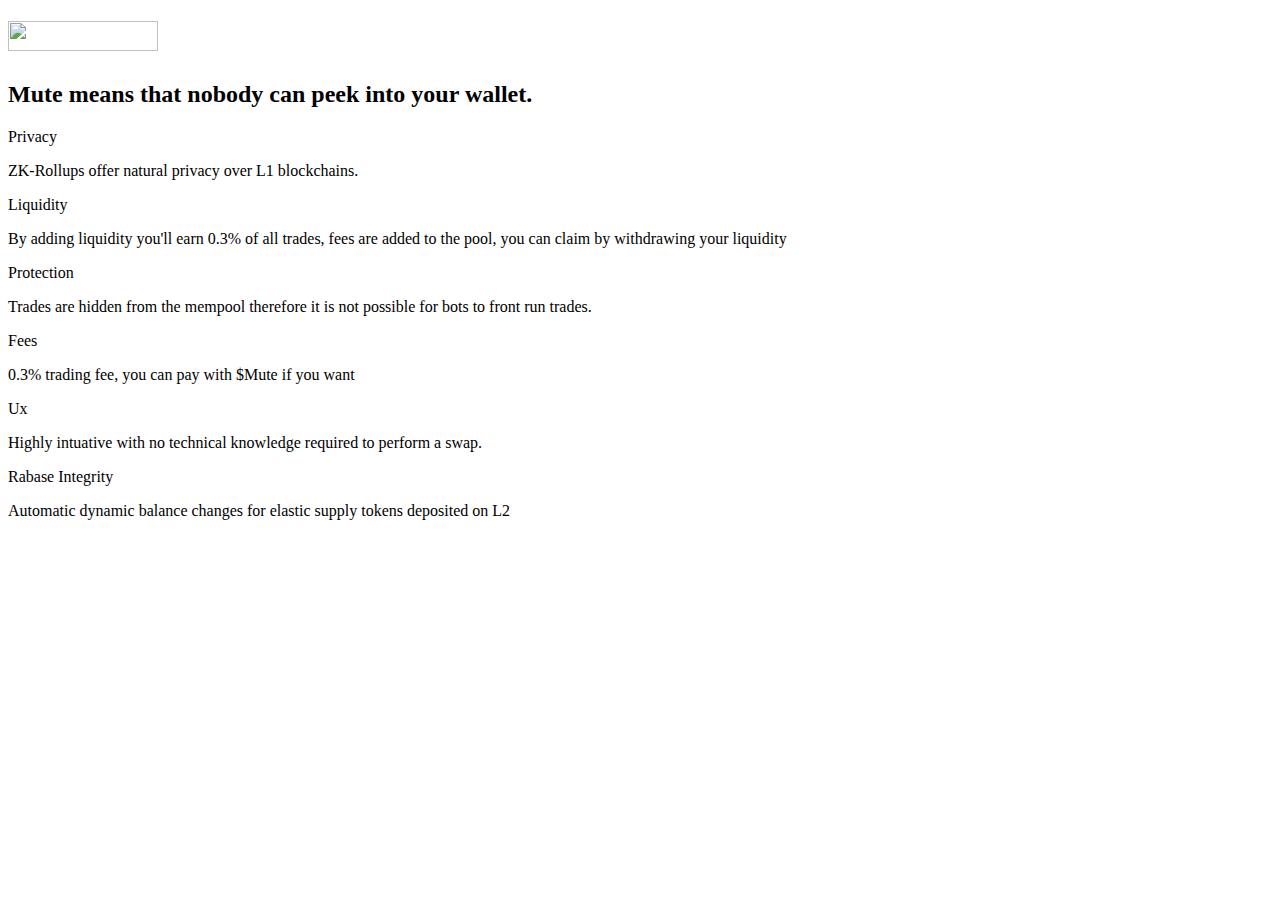
==== switchmute.html @ d4638658 "added switchmute.html" ====
<!DOCTYPE html>
<html lang="en">
<head>
    <meta charset="UTF-8">
    <meta http-equiv="X-UA-Compatible" content="IE=edge">
    <meta name="viewport" content="width=device-width, initial-scale=1.0">
    <title>Mute</title>
</head>

<body>
    <div class="wrapper">
        <h1><img src="trblue.png" width="150px" height="30px"> </h1>
        <h2>Mute means that nobody can peek into your wallet.</h2>
        <div class="cols">
            <div class="col" ontouchstart="this.classList.toggle('hover');">
              <div class="container">
                <div class="front" style="background-image: url('card.png')">
                  <div class="inner">
                    <p class="title">Privacy</p>
                    <span></span>
                  </div>
                </div>
                <div class="back">
                  <div class="inner">
                    <p>ZK-Rollups offer natural privacy over L1 blockchains.</p>
                  </div>
                </div>
              </div>
            </div>
            <div class="col" ontouchstart="this.classList.toggle('hover');">
              <div class="container">
                <div class="front" style="background-image: url('card.png')">
                  <div class="inner">
                    <p class="title">Liquidity</p>
                    <span></span>
                  </div>
                </div>
                <div class="back">
                  <div class="inner">
                    <p>By adding liquidity you'll earn 0.3% of all trades, fees are added to the pool, you can claim by withdrawing your liquidity</p>
                  </div>
                </div>
              </div>
            </div>
            <div class="col" ontouchstart="this.classList.toggle('hover');">
              <div class="container">
                <div class="front" style="background-image: url('card.png')">
                  <div class="inner">
                    <p class="title" >Protection</p>
                    <span></span>
                  </div>
                </div>
                <div class="back">
                  <div class="inner">
                    <p>Trades are hidden from the mempool therefore it is not possible for bots to front run trades.</p>
                  </div>
                </div>
              </div>
            </div>
            <div class="col" ontouchstart="this.classList.toggle('hover');">
              <div class="container">
                <div class="front" style="background-image: url('card.png')">
                  <div class="inner">
                    <p class="title">Fees</p>
                    <span></span>
                  </div>
                </div>
                <div class="back">
                  <div class="inner">
                    <p>0.3% trading fee, you can pay with $Mute if you want </p>
                  </div>
                </div>
              </div>
            </div>
            <div class="col" ontouchstart="this.classList.toggle('hover');">
              <div class="container">
                <div class="front" style="background-image: url('card.png')">
                  <div class="inner">
                    <p class="title" >Ux</p>
                    <span></span>
                  </div>
                </div>
                <div class="back">
                  <div class="inner">
                    <p>Highly intuative with no technical knowledge required to perform a swap.</p>
                  </div>
                </div>
              </div>
            </div>
            <div class="col" ontouchstart="this.classList.toggle('hover');">
              <div class="container">
                <div class="front" style="background-image: url('card.png')">
                  <div class="inner">
                    <p class="title" >Rabase Integrity</p>
                    <span></span>
                  </div>
                </div>
                <div class="back">
                  <div class="inner">
                    <p>Automatic dynamic balance changes for elastic supply tokens deposited on L2</p>
                  </div>
                </div>
              </div>
            </div>
            
            
          </div>
       </div>
    
</body>
</html>
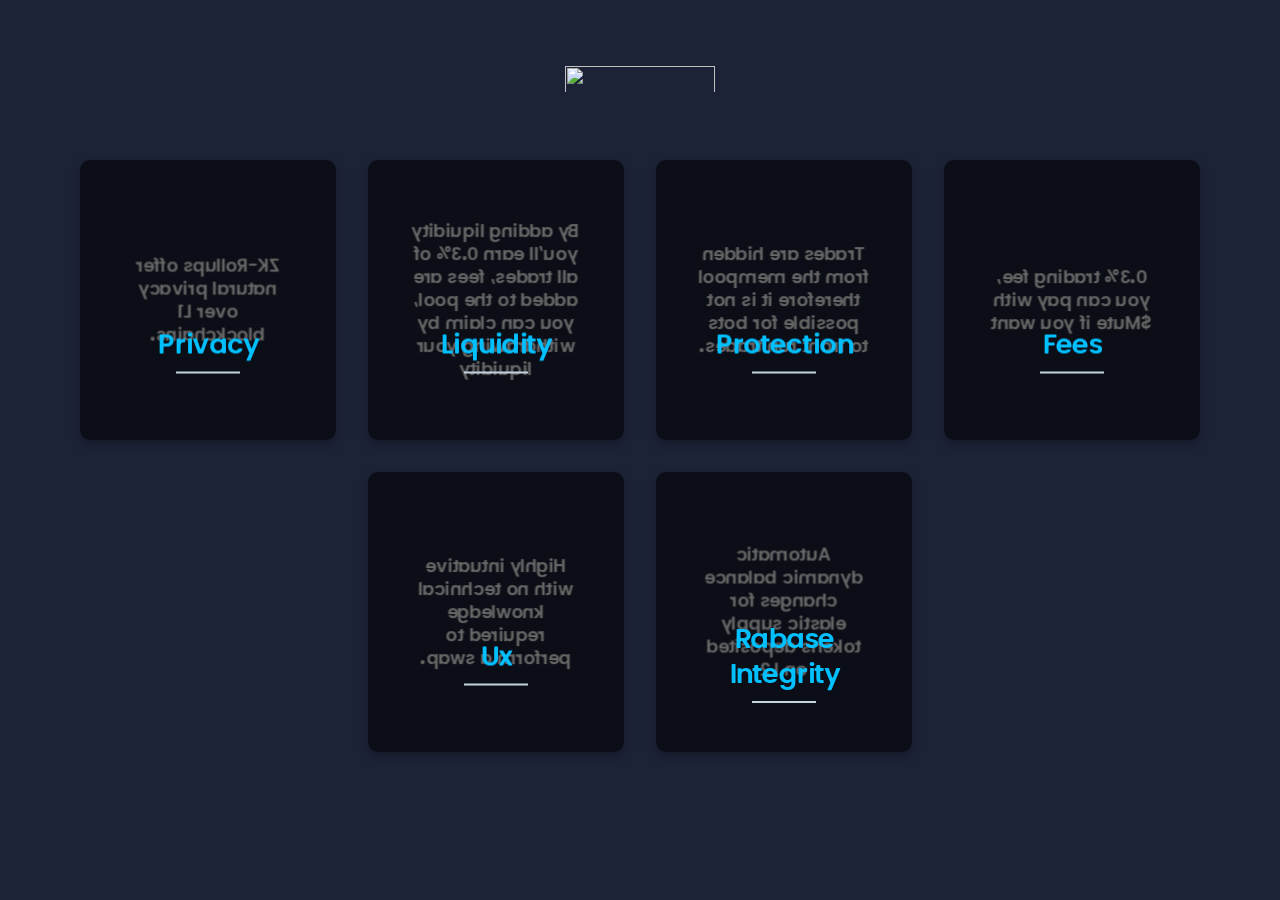
==== commit 43521d9a: "added style1.css and font" ====
--- a/switchmute.html
+++ b/switchmute.html
@@ -4,6 +4,8 @@
     <meta charset="UTF-8">
     <meta http-equiv="X-UA-Compatible" content="IE=edge">
     <meta name="viewport" content="width=device-width, initial-scale=1.0">
+    <link rel="stylesheet" href="style1.css">
+    <link rel="stylesheet" href="font/stylesheet.css">
     <title>Mute</title>
 </head>
 
--- a/style1.css
+++ b/style1.css
@@ -0,0 +1,238 @@
+@font-face {
+  font-family: 'mute_logo_font_ttfregular';
+  src: url('mutefont-webfont.woff2') format('woff2'),
+       url('mutefont-webfont.woff') format('woff');
+  font-weight: normal;
+  font-style: normal;
+
+}
+body{
+    background: #1d2337; 
+    background-image: url('arrow.png');
+    background-repeat: no-repeat;
+    background-position:center;
+    background-size: 60%;
+    
+}
+h1{
+  padding-top: 30px;
+}
+  
+h2{
+  margin-left: 400px;
+  padding-top: -20px;
+  margin-top: -20px;
+  color:#1d2337
+}
+
+*{
+    margin: 0;
+    padding: 0;
+    -webkit-box-sizing: border-box;
+            box-sizing: border-box;
+    
+          
+    font-family: 'mute_logo_font_ttfregular';
+    src: url('mutefont-webfont.woff2') format('woff2'),
+         url('mutefont-webfont.woff') format('woff');
+    font-weight: normal;
+    font-style: normal;
+          
+          
+    
+  }
+  
+  h1{
+    font-size: 2.5rem;
+    font-family:'mute_logo_font_ttfregular';
+    font-weight: normal;
+    color:#00c0ff;
+    text-align: center;
+    margin: 2rem 0;
+  }
+  
+  .wrapper{
+    width: 90%;
+    margin: 0 auto;
+    max-width: 80rem;
+  }
+  
+  .cols{
+    display: -webkit-box;
+    display: -ms-flexbox;
+    display: flex;
+    -ms-flex-wrap: wrap;
+        flex-wrap: wrap;
+    -webkit-box-pack: center;
+        -ms-flex-pack: center;
+            justify-content: center;
+  }
+  
+  .col{
+    width: calc(25% - 2rem);
+    margin: 1rem;
+    cursor: pointer;
+  }
+  
+  .container{
+    -webkit-transform-style: preserve-3d;
+            transform-style: preserve-3d;
+    -webkit-perspective: 1000px;
+            perspective: 1000px;
+  }
+  
+  .front,
+  .back{
+    
+    background-size: 150%;
+    background-repeat: no-repeat;
+    background-position: top;
+    box-shadow: 0 4px 8px 0 rgba(0,0,0,0.25);
+    border-radius: 10px;
+    background-position: center;
+    -webkit-transition: -webkit-transform .7s cubic-bezier(0.4, 0.2, 0.2, 1);
+    transition: -webkit-transform .7s cubic-bezier(0.4, 0.2, 0.2, 1);
+    -o-transition: transform .7s cubic-bezier(0.4, 0.2, 0.2, 1);
+    transition: transform .7s cubic-bezier(0.4, 0.2, 0.2, 1);
+    transition: transform .7s cubic-bezier(0.4, 0.2, 0.2, 1), -webkit-transform .7s cubic-bezier(0.4, 0.2, 0.2, 1);
+    -webkit-backface-visibility: hidden;
+            backface-visibility: hidden;
+    text-align: center;
+    min-height: 280px;
+    height: auto;
+    border-radius: 10px;
+    color: white;
+    font-size: 1.5rem;
+  }
+  
+  .back{
+    background: #cedce7;
+    background: -webkit-linear-gradient(45deg,  #056b8d 0%,#1d2337 100%);
+    background: -o-linear-gradient(45deg,  #056b8d 0%, #1d2337 100%);
+    background: linear-gradient(45deg,  #056b8d 0%, #1d2337 100%);
+  }
+  
+  .front:after{
+    position: absolute;
+      top: 0;
+      left: 0;
+      z-index: 1;
+      width: 100%;
+      height: 100%;
+      content: '';
+      display: block;
+      opacity: .6;
+      background-color: #000;
+      -webkit-backface-visibility: hidden;
+              backface-visibility: hidden;
+      border-radius: 10px;
+  }
+  .container:hover .front,
+  .container:hover .back{
+      -webkit-transition: -webkit-transform .7s cubic-bezier(0.4, 0.2, 0.2, 1);
+      transition: -webkit-transform .7s cubic-bezier(0.4, 0.2, 0.2, 1);
+      -o-transition: transform .7s cubic-bezier(0.4, 0.2, 0.2, 1);
+      transition: transform .7s cubic-bezier(0.4, 0.2, 0.2, 1);
+      transition: transform .7s cubic-bezier(0.4, 0.2, 0.2, 1), -webkit-transform .7s cubic-bezier(0.4, 0.2, 0.2, 1);
+  }
+  
+  .back{
+      position: absolute;
+      top: 0;
+      left: 0;
+      width: 100%;
+  }
+  
+  .inner{
+      -webkit-transform: translateY(-50%) translateZ(60px) scale(0.94);
+              transform: translateY(-50%) translateZ(60px) scale(0.94);
+      top: 50%;
+      position: absolute;
+      left: 0;
+      width: 100%;
+      padding: 2rem;
+      -webkit-box-sizing: border-box;
+              box-sizing: border-box;
+      outline: 1px solid transparent;
+      -webkit-perspective: inherit;
+              perspective: inherit;
+      z-index: 2;
+  }
+  
+  .container .back{
+      -webkit-transform: rotateY(180deg);
+              transform: rotateY(180deg);
+      -webkit-transform-style: preserve-3d;
+              transform-style: preserve-3d;
+  }
+  
+  .container .front{
+      -webkit-transform: rotateY(0deg);
+              transform: rotateY(0deg);
+      -webkit-transform-style: preserve-3d;
+              transform-style: preserve-3d;
+  }
+  
+  .container:hover .back{
+    -webkit-transform: rotateY(0deg);
+            transform: rotateY(0deg);
+    -webkit-transform-style: preserve-3d;
+            transform-style: preserve-3d;
+  }
+  
+  .container:hover .front{
+    -webkit-transform: rotateY(-180deg);
+            transform: rotateY(-180deg);
+    -webkit-transform-style: preserve-3d;
+            transform-style: preserve-3d;
+  }
+  
+  .front .inner p{
+    font-size: 2rem;
+    margin-bottom: 2rem;
+    position: relative;
+  }
+  
+  .front .inner p:after{
+    content: '';
+    width: 4rem;
+    height: 2px;
+    position: absolute;
+    background: #C6D4DF;
+    display: block;
+    left: 0;
+    right: 0;
+    margin: 0 auto;
+    bottom: -.75rem;
+  }
+  
+  .front .inner span{
+    color: rgba(255,255,255,0.7);
+    font-family: 'mute_logo_font_ttfregular';
+    font-weight: 300;
+  }
+  
+  @media screen and (max-width: 64rem){
+    .col{
+      width: calc(33.333333% - 2rem);
+    }
+  }
+  
+  @media screen and (max-width: 48rem){
+    .col{
+      width: calc(50% - 2rem);
+    }
+  }
+  
+  @media screen and (max-width: 32rem){
+    .col{
+      width: 100%;
+      margin: 0 0 2rem 0;
+    }
+  }
+  p.title{
+    margin-top: 120px;
+    color:#00c0ff;
+  }
+  
+  --- a/font/stylesheet.css
+++ b/font/stylesheet.css
@@ -0,0 +1,72 @@
+/*! Generated by Font Squirrel (https://www.fontsquirrel.com) on July 14, 2021 */
+
+
+
+@font-face {
+    font-family: 'mute_logo_font_ttfregular';
+    src: url('mutefont-webfont.woff2') format('woff2'),
+         url('mutefont-webfont.woff') format('woff');
+    font-weight: normal;
+    font-style: normal;
+
+}
+
+
+
+
+@font-face {
+    font-family: 'poppinsblack';
+    src: url('poppins-black-webfont.woff2') format('woff2'),
+         url('poppins-black-webfont.woff') format('woff');
+    font-weight: normal;
+    font-style: normal;
+
+}
+
+
+
+
+@font-face {
+    font-family: 'poppinsextrabold';
+    src: url('poppins-extrabold-webfont.woff2') format('woff2'),
+         url('poppins-extrabold-webfont.woff') format('woff');
+    font-weight: normal;
+    font-style: normal;
+
+}
+
+
+
+
+@font-face {
+    font-family: 'poppinsregular';
+    src: url('poppins-regular_1-webfont.woff2') format('woff2'),
+         url('poppins-regular_1-webfont.woff') format('woff');
+    font-weight: normal;
+    font-style: normal;
+
+}
+
+
+
+
+@font-face {
+    font-family: 'poppinssemibold';
+    src: url('poppins-semibold-webfont.woff2') format('woff2'),
+         url('poppins-semibold-webfont.woff') format('woff');
+    font-weight: normal;
+    font-style: normal;
+
+}
+
+
+
+
+@font-face {
+    font-family: 'poppinsmedium';
+    src: url('poppins-medium-webfont.woff2') format('woff2'),
+         url('poppins-medium-webfont.woff') format('woff');
+    font-weight: normal;
+    font-style: normal;
+
+}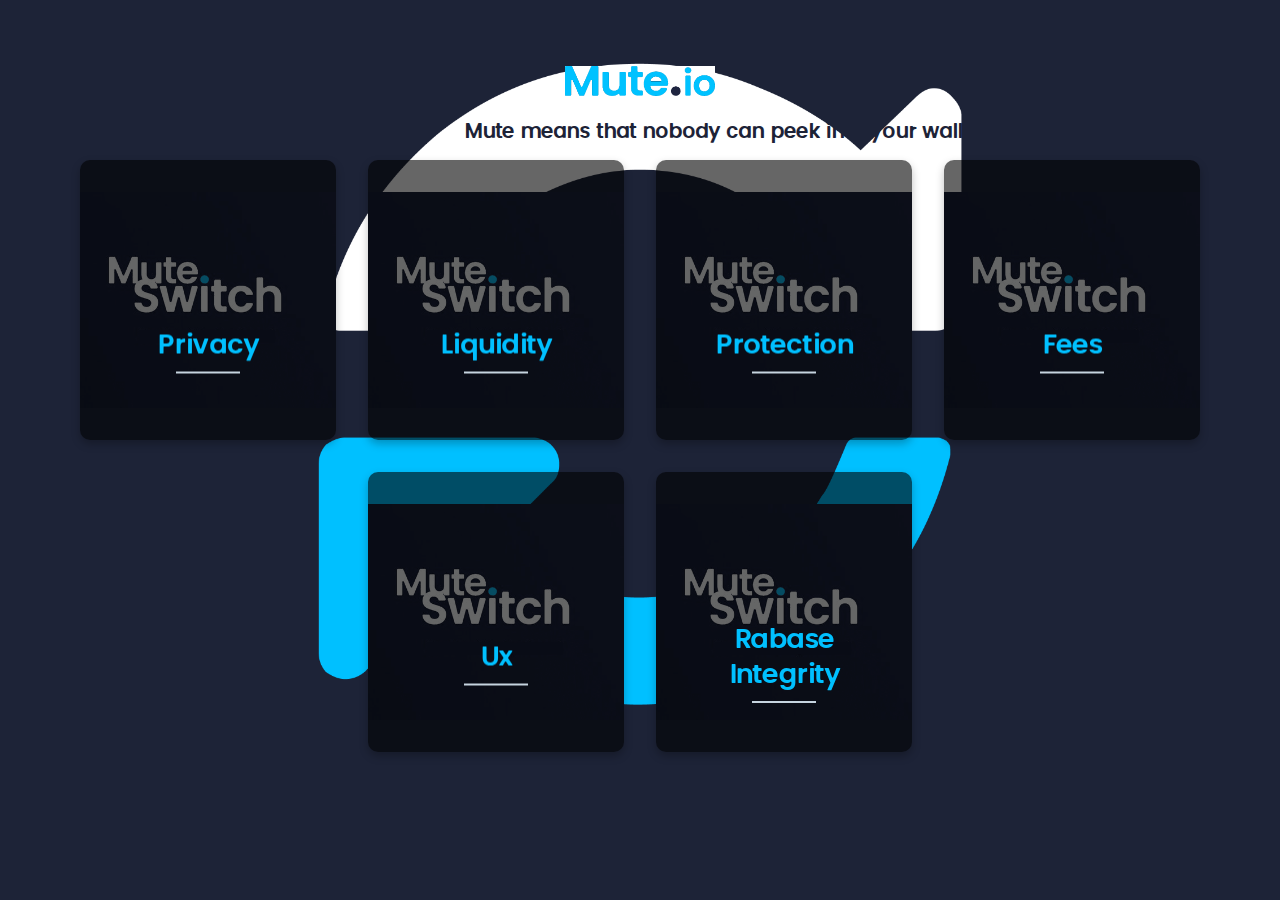
==== commit 0403409d: "added images swithmute.html" ====
--- a/switchmute.html
+++ b/switchmute.html
@@ -11,12 +11,12 @@
 
 <body>
     <div class="wrapper">
-        <h1><img src="trblue.png" width="150px" height="30px"> </h1>
+        <h1><img src="images/trblue.png" width="150px" height="30px"> </h1>
         <h2>Mute means that nobody can peek into your wallet.</h2>
         <div class="cols">
             <div class="col" ontouchstart="this.classList.toggle('hover');">
               <div class="container">
-                <div class="front" style="background-image: url('card.png')">
+                <div class="front" style="background-image: url('images/card.png')">
                   <div class="inner">
                     <p class="title">Privacy</p>
                     <span></span>
@@ -31,7 +31,7 @@
             </div>
             <div class="col" ontouchstart="this.classList.toggle('hover');">
               <div class="container">
-                <div class="front" style="background-image: url('card.png')">
+                <div class="front" style="background-image: url('images/card.png')">
                   <div class="inner">
                     <p class="title">Liquidity</p>
                     <span></span>
@@ -46,7 +46,7 @@
             </div>
             <div class="col" ontouchstart="this.classList.toggle('hover');">
               <div class="container">
-                <div class="front" style="background-image: url('card.png')">
+                <div class="front" style="background-image: url('images/card.png')">
                   <div class="inner">
                     <p class="title" >Protection</p>
                     <span></span>
@@ -61,7 +61,7 @@
             </div>
             <div class="col" ontouchstart="this.classList.toggle('hover');">
               <div class="container">
-                <div class="front" style="background-image: url('card.png')">
+                <div class="front" style="background-image: url('images/card.png')">
                   <div class="inner">
                     <p class="title">Fees</p>
                     <span></span>
@@ -76,7 +76,7 @@
             </div>
             <div class="col" ontouchstart="this.classList.toggle('hover');">
               <div class="container">
-                <div class="front" style="background-image: url('card.png')">
+                <div class="front" style="background-image: url('images/card.png')">
                   <div class="inner">
                     <p class="title" >Ux</p>
                     <span></span>
@@ -91,7 +91,7 @@
             </div>
             <div class="col" ontouchstart="this.classList.toggle('hover');">
               <div class="container">
-                <div class="front" style="background-image: url('card.png')">
+                <div class="front" style="background-image: url('images/card.png')">
                   <div class="inner">
                     <p class="title" >Rabase Integrity</p>
                     <span></span>
--- a/style1.css
+++ b/style1.css
@@ -8,7 +8,7 @@
 }
 body{
     background: #1d2337; 
-    background-image: url('arrow.png');
+    background-image: url('images/arrow.png');
     background-repeat: no-repeat;
     background-position:center;
     background-size: 60%;
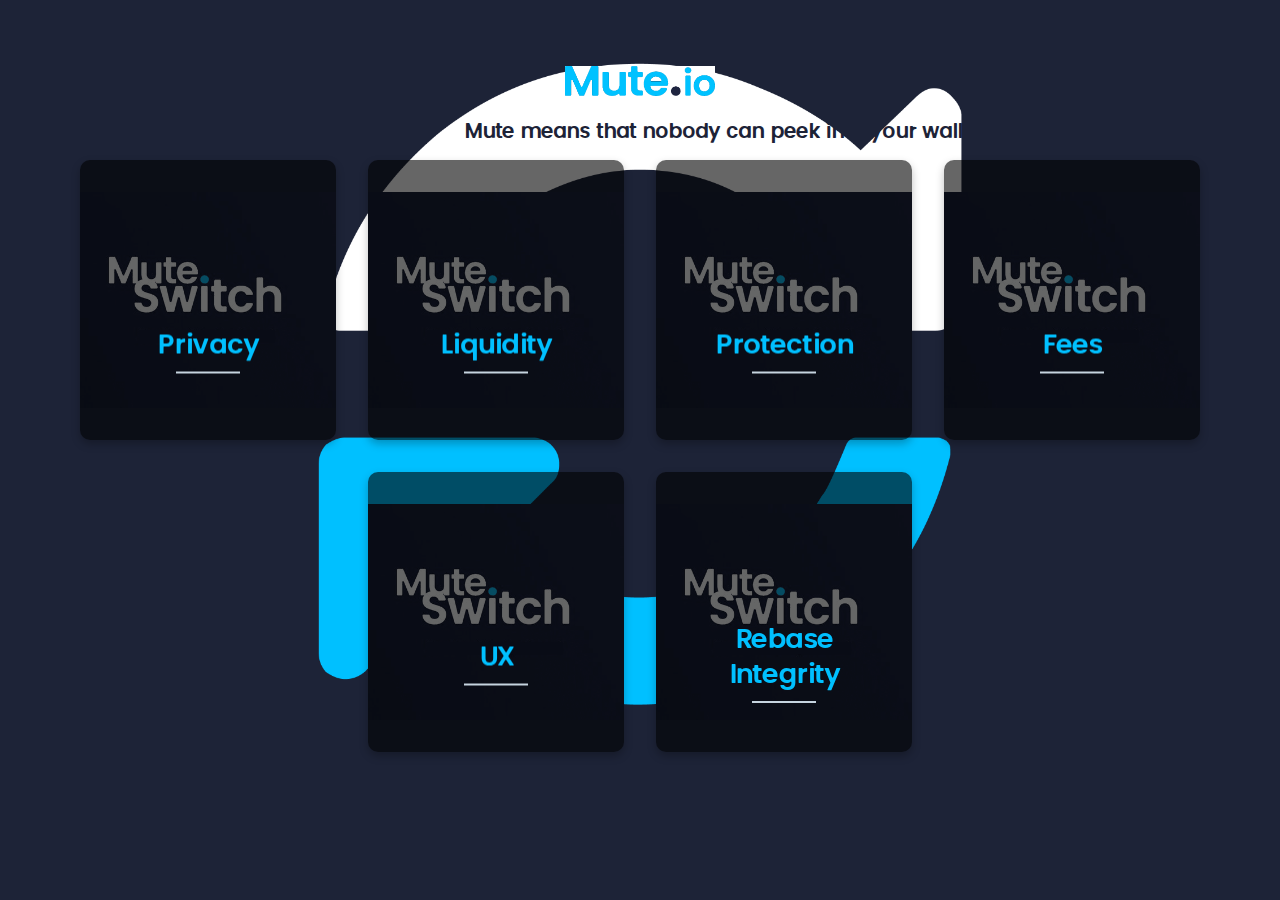
==== commit 891a1713: "fixed some typo" ====
--- a/switchmute.html
+++ b/switchmute.html
@@ -78,7 +78,7 @@
               <div class="container">
                 <div class="front" style="background-image: url('images/card.png')">
                   <div class="inner">
-                    <p class="title" >Ux</p>
+                    <p class="title" >UX</p>
                     <span></span>
                   </div>
                 </div>
@@ -93,7 +93,7 @@
               <div class="container">
                 <div class="front" style="background-image: url('images/card.png')">
                   <div class="inner">
-                    <p class="title" >Rabase Integrity</p>
+                    <p class="title" >Rebase Integrity</p>
                     <span></span>
                   </div>
                 </div>
